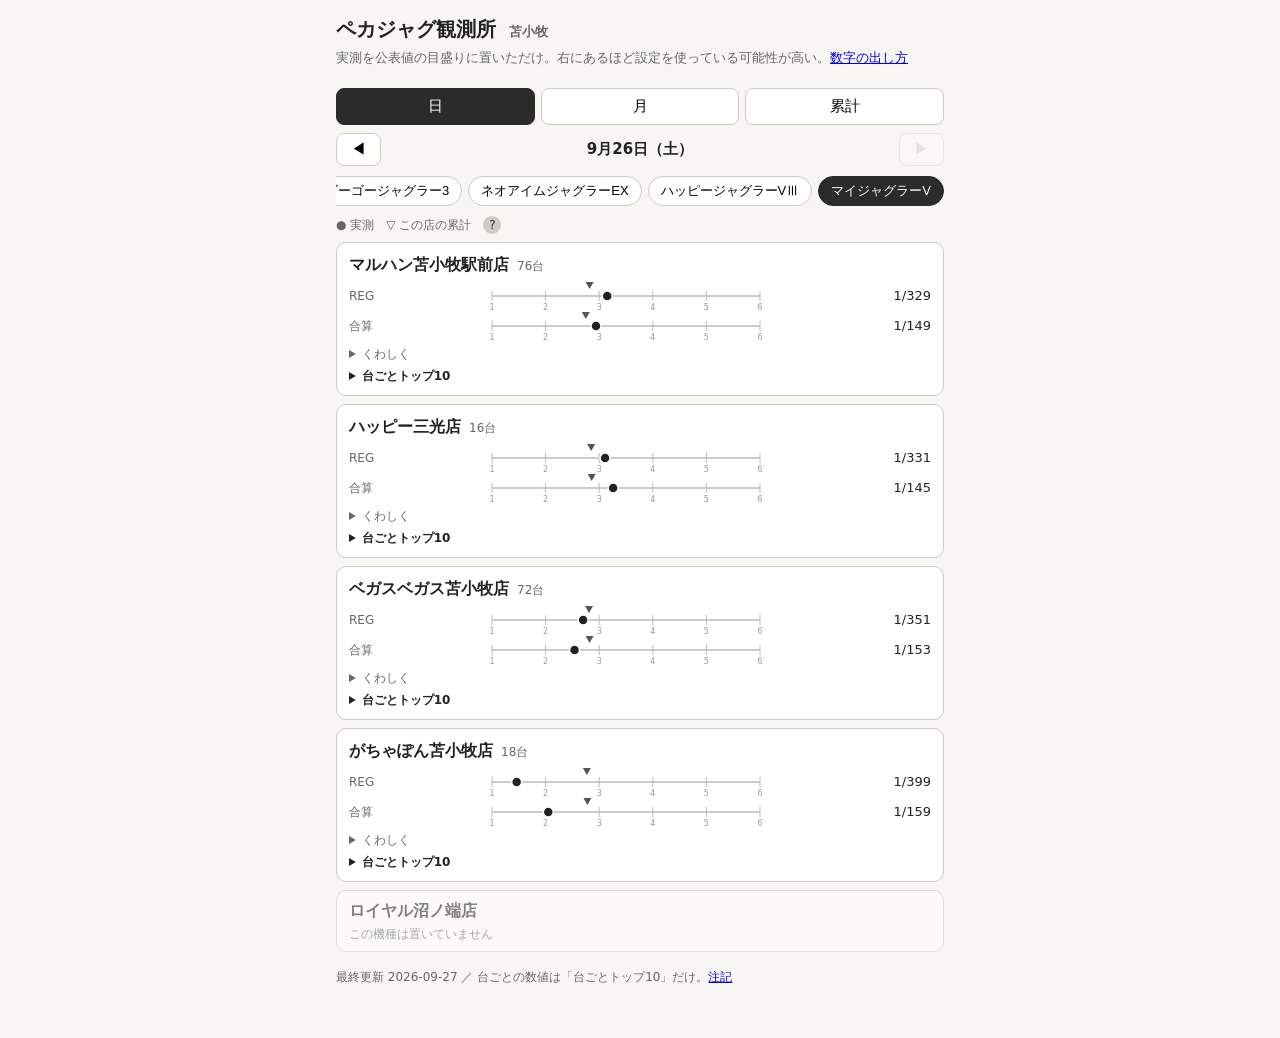
==== index.html @ 1a2cf913 "アイコンのURLに版の番号を付ける 同じURLのままだと iPhone が古い「店くらべ」の絵を使い続けたため（2026-09-27）。  Co-Authored-By: Claude Opus 5." ====
<!doctype html>
<html lang="ja">
<head>
<meta charset="utf-8">
<meta name="viewport" content="width=device-width, initial-scale=1">
<!-- ホーム画面・デスクトップに「アプリ」として置けるように（2026-09-27 アキラさんの要望）。
     アイコンを描き直したら ?v= も変える。同じURLだと iPhone が古い絵を使い続けた（2026-09-27） -->
<link rel="manifest" href="manifest.webmanifest?v=20260927peka">
<link rel="icon" href="icons/favicon.ico?v=20260927peka">
<link rel="apple-touch-icon" href="icons/apple-touch-icon.png?v=20260927peka">
<meta name="apple-mobile-web-app-capable" content="yes">
<meta name="apple-mobile-web-app-title" content="ペカジャグ">
<meta name="theme-color" content="#2b2b2b">
<title>ペカジャグ観測所</title>
<meta name="description" content="苫小牧のホールのジャグラーについて、REG・合算の実測がメーカー公表値の設定1〜6のどこに位置するかを店ごとに並べています。">
<!-- ?v= は画面のファイルを変えたら書き換える。スマホが古い app.js を使い続けないように（2026-09-25） -->
<link rel="stylesheet" href="style.css?v=20260927d">
</head>
<body>
<header class="top">
  <h1>ペカジャグ観測所 <small>苫小牧</small></h1>
  <p class="lead">実測を公表値の目盛りに置いただけ。右にあるほど設定を使っている可能性が高い。<a href="notes.html">数字の出し方</a></p>
</header>
<main id="app">
  <nav class="seg" id="period" aria-label="期間">
    <button data-v="day" class="on">日</button>
    <button data-v="month">月</button>
    <button data-v="total">累計</button>
  </nav>
  <div class="datenav">
    <button id="prev" aria-label="前へ">◀</button>
    <span id="range"></span>
    <button id="next" aria-label="次へ">▶</button>
  </div>
  <div id="split" hidden>
    <nav class="seg small" aria-label="日の種類">
      <button data-v="all" class="on">全日</button>
      <button data-v="special">特定日</button>
      <button data-v="normal">平常日</button>
    </nav>
    <nav class="seg small" aria-label="曜日">
      <button data-v="weekday">平日</button>
      <button data-v="sat">土曜</button>
      <button data-v="sun">日曜</button>
      <button data-v="holiday">祝日</button>
    </nav>
    <p class="hint">タップで表示／非表示。いくつでも色分けして重なります</p>
  </div>
  <nav class="tabs" id="machines" aria-label="機種"></nav>
  <p class="legend"><span id="dotLabel">● 実測</span>　<span id="cmpLegend">▽ <span id="cmpLabel">この店の累計</span>　</span><a href="notes.html#scale">?</a></p>
  <section id="rows"></section>
  <p class="foot">最終更新 <span id="updated"></span> ／ 台ごとの数値は「台ごとトップ10」だけ。<a href="notes.html">注記</a></p>
</main>
<script src="app.js?v=20260927d"></script>
</body>
</html>
---- style.css ----
:root{--bg:#f7f6f2;--fg:#222;--sub:#666;--line:#cfcac0;--card:#fff;--on:#2b2b2b;--dot:#d3452b;--cmp:#555;--out:#8a2be2}
*{box-sizing:border-box}
[hidden]{display:none !important}
body{margin:0;background:var(--bg);color:var(--fg);font:15px/1.5 system-ui,-apple-system,"Segoe UI","Hiragino Sans","Noto Sans JP",sans-serif}
.top{max-width:640px;margin:0 auto;padding:14px 16px 4px}
h1{margin:0;font-size:20px}h1 small{font-size:13px;color:var(--sub);margin-left:6px}
.lead{margin:4px 0 0;font-size:13px;color:var(--sub)}
main{max-width:640px;margin:0 auto;padding:8px 16px 40px}
.seg{display:flex;gap:6px;margin:8px 0}
.seg button{flex:1;padding:8px 0;border:1px solid var(--line);background:var(--card);border-radius:8px;font-size:15px}
.seg.small button{padding:5px 0;font-size:13px}
.seg button.on{background:var(--on);color:#fff;border-color:var(--on)}
.datenav{display:flex;align-items:center;justify-content:space-between;margin:6px 0}
.datenav button{border:1px solid var(--line);background:var(--card);border-radius:8px;padding:6px 14px;font-size:15px}
.datenav button:disabled{opacity:.3}
#range{font-weight:600}
.tabs{display:flex;gap:6px;overflow-x:auto;padding:4px 0;-webkit-overflow-scrolling:touch}
.tabs button{white-space:nowrap;border:1px solid var(--line);background:var(--card);border-radius:999px;padding:5px 12px;font-size:13px}
.tabs button.on{background:var(--on);color:#fff;border-color:var(--on)}
.legend{font-size:12px;color:var(--sub);margin:6px 0}
.legend a,.q{display:inline-block;width:18px;height:18px;line-height:18px;text-align:center;border-radius:50%;background:var(--line);color:#333;text-decoration:none;font-size:12px}
.shop{background:var(--card);border:1px solid var(--line);border-radius:10px;padding:10px 12px;margin:8px 0}
.shop header{display:flex;align-items:baseline;gap:8px;margin-bottom:4px}
.shop header b{font-size:16px}.shop header span{font-size:12px;color:var(--sub)}
.shop header em{font-style:normal;font-size:12px;color:#b8860b}
.line{display:grid;grid-template-columns:34px 1fr 62px;align-items:center;gap:6px}
.lbl{font-size:12px;color:var(--sub)}.val{font-size:13px;text-align:right;font-variant-numeric:tabular-nums}
.scale{width:100%;height:30px;display:block}
.axis{stroke:#999;stroke-width:1}.tick{stroke:#bbb;stroke-width:1}.tl{font-size:8px;fill:#999;text-anchor:middle}
.dot{fill:var(--c-all)}.dot.out{fill:var(--out)}
.cmp{fill:var(--cmp)}.none{font-size:9px;fill:#aaa;text-anchor:middle}
details{margin-top:4px;font-size:12px;color:var(--sub)}summary{cursor:pointer}
details table{border-collapse:collapse;margin-top:4px}details td{padding:1px 8px 1px 0}
.shop.absent{opacity:.55;padding:8px 12px}
.shop.absent header{margin:0}.shop.absent p{margin:2px 0 0;font-size:12px;color:var(--sub)}
.top10 summary{font-weight:600;color:var(--fg)}
.top10 .seg{margin:6px 0}
.pills{display:flex;flex-wrap:wrap;gap:6px;margin:6px 0}
.pills button{border:1px solid var(--line);background:var(--card);border-radius:999px;padding:4px 10px;font-size:12px;color:var(--fg)}
.pills button.on{background:var(--on);color:#fff;border-color:var(--on)}
.toptable{width:100%;border-collapse:collapse;font-size:13px;color:var(--fg);font-variant-numeric:tabular-nums}
.toptable tr{border-bottom:1px solid #eee}
.toptable td{padding:4px 4px 4px 0;white-space:nowrap}
.toptable .rk{color:var(--sub);width:34px}
.toptable .no{font-weight:600}.toptable .no small{display:block;font-weight:400;font-size:10px;color:var(--sub)}
.toptable .rt,.toptable .gm{text-align:right}
.toptable .rt small{display:block;font-size:10px;color:var(--dot)}
.toptable .br{text-align:right;font-size:11px;color:var(--sub)}
.cond{font-size:11px;color:var(--sub);margin:6px 0 0}
/* 区分の色。ボタンの文字・重ねる ● ・下の数字で同じ色を使う。紫は目盛りの外なので使わない */
:root{--c-all:#222;--c-special:#d3452b;--c-normal:#1f6fd6;--c-weekday:#8a6a2f;--c-sat:#0f9fb0;--c-sun:#e8890c;--c-holiday:#e0569b}
.c-all{--c:var(--c-all)}.c-special,#split [data-v=special]{--c:var(--c-special)}.c-normal,#split [data-v=normal]{--c:var(--c-normal)}
.c-weekday,#split [data-v=weekday]{--c:var(--c-weekday)}.c-sat,#split [data-v=sat]{--c:var(--c-sat)}
.c-sun,#split [data-v=sun]{--c:var(--c-sun)}.c-holiday,#split [data-v=holiday]{--c:var(--c-holiday)}
#split [data-v=all]{--c:var(--c-all)}
#split button{color:var(--c);font-weight:600}
#split button.on{background:var(--c);border-color:var(--c);color:#fff}
.legend .c-all{color:var(--c-all);font-weight:600}
.hint{font-size:11px;color:var(--sub);margin:0 0 4px}
.ov{fill:var(--c);stroke:#fff;stroke-width:1.5}.ov.out{fill:#fff;stroke:var(--c);stroke-width:2}
.dot{stroke:#fff;stroke-width:1.5}
.ovl{border-collapse:collapse;font-size:12px;margin:2px 0 0 40px;font-variant-numeric:tabular-nums;color:var(--fg)}
.ovl td{padding:0 10px 0 0;white-space:nowrap}.ovl .k{color:var(--c);font-weight:600}
.foot{font-size:12px;color:var(--sub);margin-top:16px}
.empty{color:var(--sub);text-align:center;padding:24px 0}
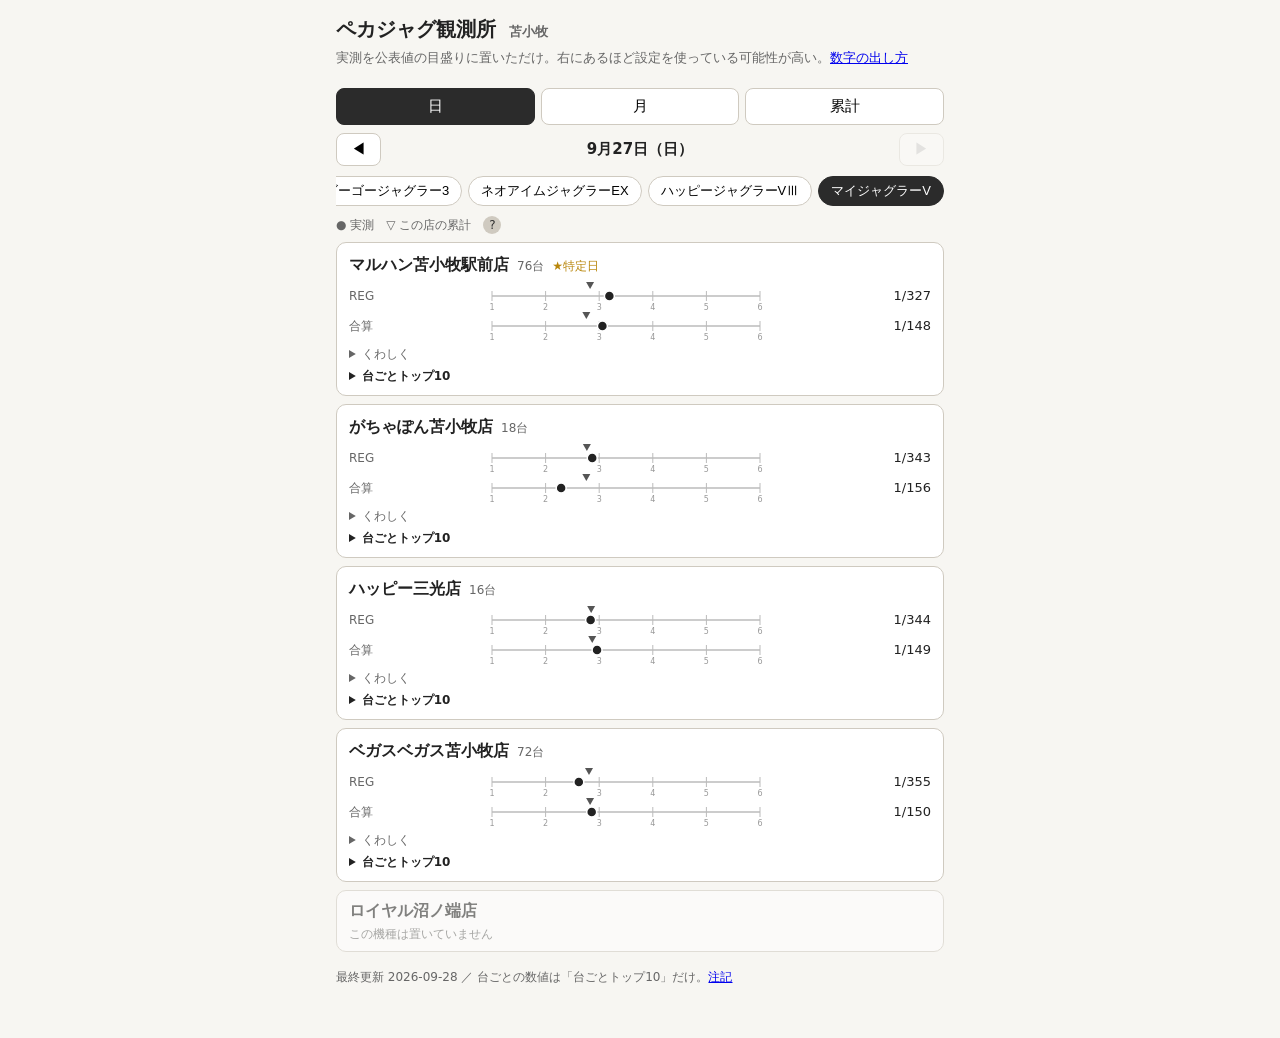
==== commit 98a704b1: "比較条件の固定バー・重なった点の段ずらし・「くわしく」の整理 - 操作部が画面外に出たら「9月｜機種｜区分」の要約を上に固定表示（タップで上へ） - 重なった ● は下の段へずらし、細い線で本来の位置" ====
--- a/index.html
+++ b/index.html
@@ -14,9 +14,10 @@
 <title>ペカジャグ観測所</title>
 <meta name="description" content="苫小牧のホールのジャグラーについて、REG・合算の実測がメーカー公表値の設定1〜6のどこに位置するかを店ごとに並べています。">
 <!-- ?v= は画面のファイルを変えたら書き換える。スマホが古い app.js を使い続けないように（2026-09-25） -->
-<link rel="stylesheet" href="style.css?v=20260927d">
+<link rel="stylesheet" href="style.css?v=20260928a">
 </head>
 <body>
+<button id="sticky" class="sticky" hidden aria-label="表示中の条件（タップで上へ）"><span id="stickyText"></span></button>
 <header class="top">
   <h1>ペカジャグ観測所 <small>苫小牧</small></h1>
   <p class="lead">実測を公表値の目盛りに置いただけ。右にあるほど設定を使っている可能性が高い。<a href="notes.html">数字の出し方</a></p>
@@ -51,6 +52,6 @@
   <section id="rows"></section>
   <p class="foot">最終更新 <span id="updated"></span> ／ 台ごとの数値は「台ごとトップ10」だけ。<a href="notes.html">注記</a></p>
 </main>
-<script src="app.js?v=20260927d"></script>
+<script src="app.js?v=20260928a"></script>
 </body>
 </html>
--- a/style.css
+++ b/style.css
@@ -25,12 +25,23 @@
 .shop header em{font-style:normal;font-size:12px;color:#b8860b}
 .line{display:grid;grid-template-columns:34px 1fr 62px;align-items:center;gap:6px}
 .lbl{font-size:12px;color:var(--sub)}.val{font-size:13px;text-align:right;font-variant-numeric:tabular-nums}
-.scale{width:100%;height:30px;display:block}
+.scale{width:100%;height:30px;display:block}.scale.tall{height:44px}
+.tether{stroke:var(--c);stroke-width:1.2}
 .axis{stroke:#999;stroke-width:1}.tick{stroke:#bbb;stroke-width:1}.tl{font-size:8px;fill:#999;text-anchor:middle}
 .dot{fill:var(--c-all)}.dot.out{fill:var(--out)}
 .cmp{fill:var(--cmp)}.none{font-size:9px;fill:#aaa;text-anchor:middle}
 details{margin-top:4px;font-size:12px;color:var(--sub)}summary{cursor:pointer}
 details table{border-collapse:collapse;margin-top:4px}details td{padding:1px 8px 1px 0}
+details .cnt{margin:2px 0 4px;font-variant-numeric:tabular-nums}
+details .cnt th{font-weight:400;font-size:11px;text-align:right;padding:0 0 0 18px}
+details .cnt td{text-align:right;padding:0 0 0 18px;color:var(--fg)}
+details .cnt th:first-child,details .cnt td:first-child{padding-left:0}
+.sticky{position:fixed;top:0;left:0;right:0;z-index:10;display:block;width:100%;margin:0;border:0;border-bottom:1px solid var(--line);
+  background:rgba(247,246,242,.93);-webkit-backdrop-filter:blur(6px);backdrop-filter:blur(6px);
+  padding:6px 16px;padding-top:calc(6px + env(safe-area-inset-top));font:inherit;font-size:12px;color:var(--fg);text-align:left;cursor:pointer}
+.sticky>span{display:block;max-width:608px;margin:0 auto;white-space:nowrap;overflow:hidden;text-overflow:ellipsis}
+.sticky i{font-style:normal;color:var(--line);margin:0 4px}
+.sticky [class^="c-"]{color:var(--c);font-weight:600}
 .shop.absent{opacity:.55;padding:8px 12px}
 .shop.absent header{margin:0}.shop.absent p{margin:2px 0 0;font-size:12px;color:var(--sub)}
 .top10 summary{font-weight:600;color:var(--fg)}
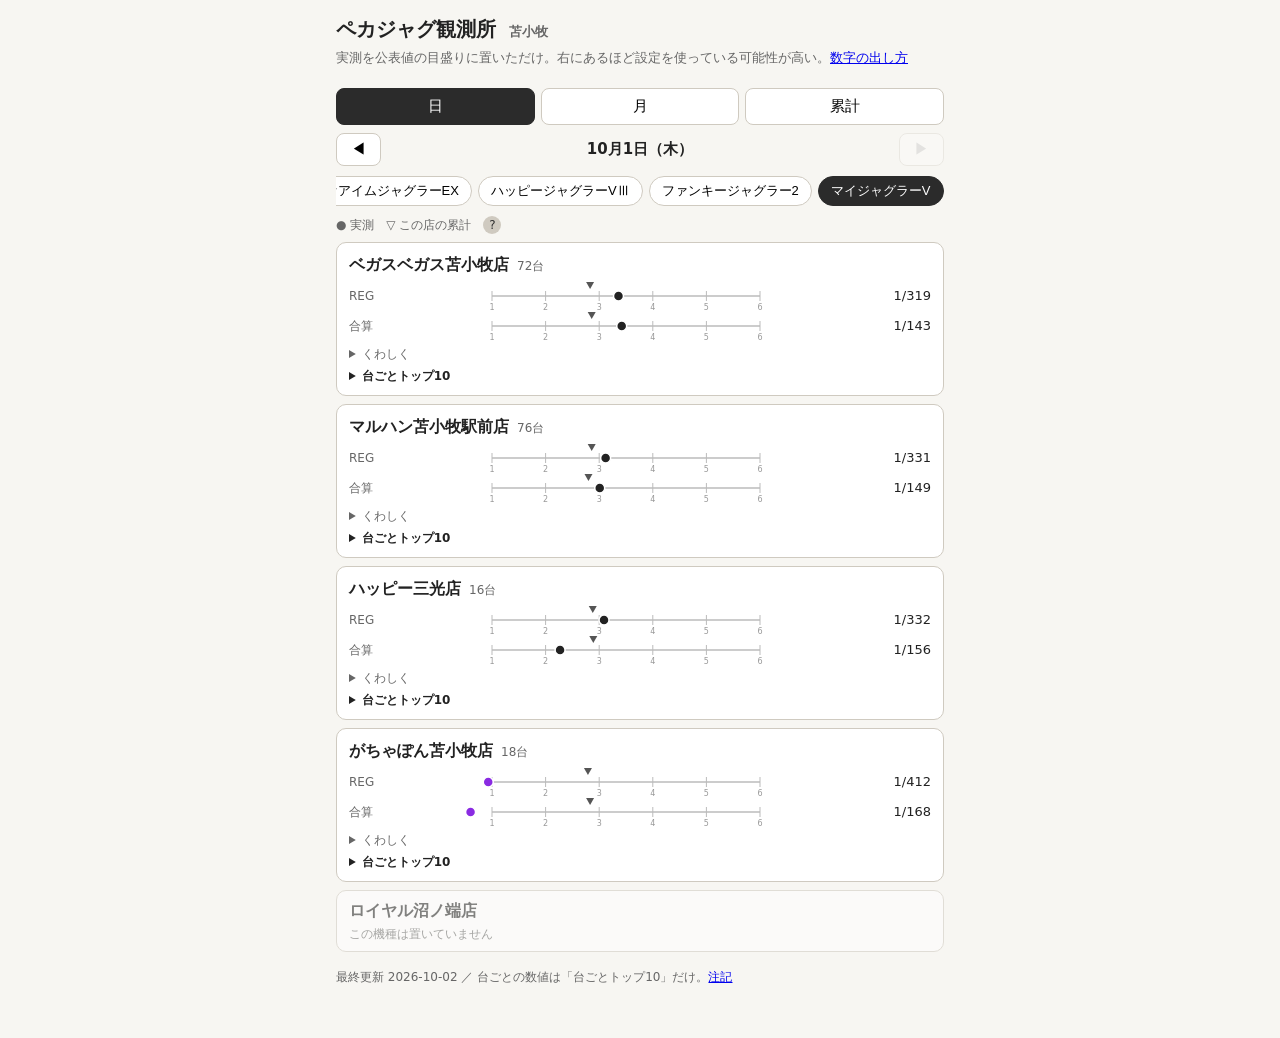
==== commit f9977263: "推定設定を全台合計の目盛りの位置に変更（店舗平均設定をやめた）・説明ページ更新 Co-Authored-By: Claude Opus 5.5 <noreply@anthropic.com>" ====
--- a/index.html
+++ b/index.html
@@ -52,6 +52,6 @@
   <section id="rows"></section>
   <p class="foot">最終更新 <span id="updated"></span> ／ 台ごとの数値は「台ごとトップ10」だけ。<a href="notes.html">注記</a></p>
 </main>
-<script src="app.js?v=20260928a"></script>
+<script src="app.js?v=20261002a"></script>
 </body>
 </html>
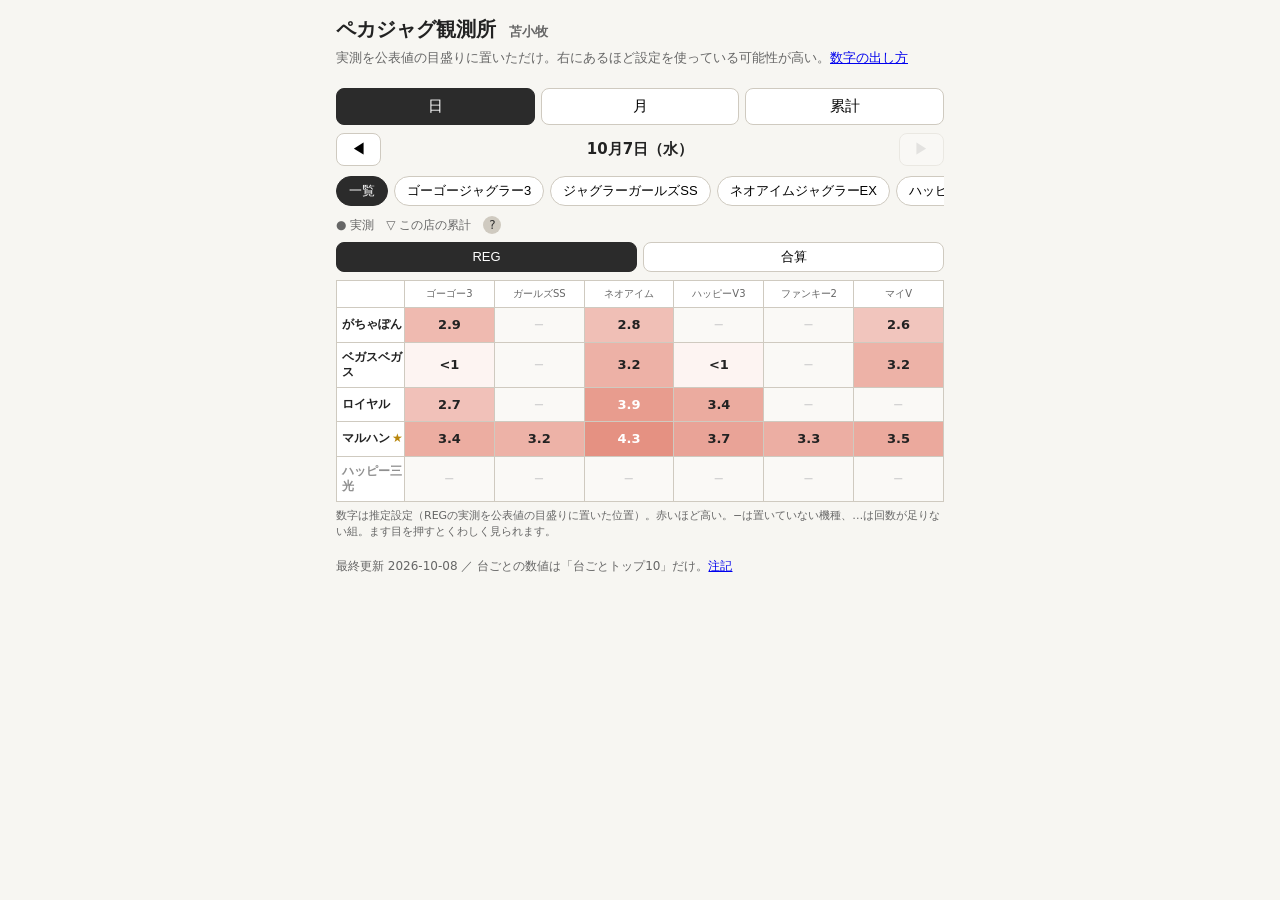
==== commit 44a51207: "店×機種の一覧を入口にし、ます目を押すとその組のカードを開く あわせて、6.4 を超える点が目盛りの枠からはみ出して見えなかったのを、端に寄せて描くよう直す。  Co-Authored-By: Cla" ====
--- a/index.html
+++ b/index.html
@@ -14,7 +14,7 @@
 <title>ペカジャグ観測所</title>
 <meta name="description" content="苫小牧のホールのジャグラーについて、REG・合算の実測がメーカー公表値の設定1〜6のどこに位置するかを店ごとに並べています。">
 <!-- ?v= は画面のファイルを変えたら書き換える。スマホが古い app.js を使い続けないように（2026-09-25） -->
-<link rel="stylesheet" href="style.css?v=20260928a">
+<link rel="stylesheet" href="style.css?v=20261008a">
 </head>
 <body>
 <button id="sticky" class="sticky" hidden aria-label="表示中の条件（タップで上へ）"><span id="stickyText"></span></button>
@@ -52,6 +52,6 @@
   <section id="rows"></section>
   <p class="foot">最終更新 <span id="updated"></span> ／ 台ごとの数値は「台ごとトップ10」だけ。<a href="notes.html">注記</a></p>
 </main>
-<script src="app.js?v=20261002a"></script>
+<script src="app.js?v=20261008a"></script>
 </body>
 </html>
--- a/style.css
+++ b/style.css
@@ -74,3 +74,17 @@
 .ovl td{padding:0 10px 0 0;white-space:nowrap}.ovl .k{color:var(--c);font-weight:600}
 .foot{font-size:12px;color:var(--sub);margin-top:16px}
 .empty{color:var(--sub);text-align:center;padding:24px 0}
+/* 店×機種の一覧（2026-10-08） */
+.grid{width:100%;border-collapse:collapse;table-layout:fixed;background:var(--card);font-variant-numeric:tabular-nums;margin-top:4px}
+.grid th,.grid td{border:1px solid var(--line);text-align:center;padding:7px 1px;font-size:13px}
+.grid th{font-weight:400;font-size:10px;line-height:1.25;color:var(--sub);word-break:break-all}
+.grid th.sh{width:68px;text-align:left;padding-left:5px;font-size:12px;color:var(--fg);font-weight:600}
+.grid th.sh em{font-style:normal;color:#b8860b;margin-left:2px}
+.grid td.cell{cursor:pointer;font-weight:600}
+.grid td.nodata{color:#aaa;font-weight:400}
+.grid td.na{color:#ccc;background:#faf9f6}
+.grid td.pick{outline:3px solid var(--on);outline-offset:-3px}
+.grid tr.absent th{opacity:.5}
+.gridnote{font-size:11px;color:var(--sub);margin:6px 0}
+.pickhead{margin:12px 0 -4px;font-size:13px;font-weight:600}
+.allshops{display:block;width:100%;margin:4px 0 8px;padding:8px;border:1px solid var(--line);background:var(--card);border-radius:8px;font-size:13px;color:var(--fg)}
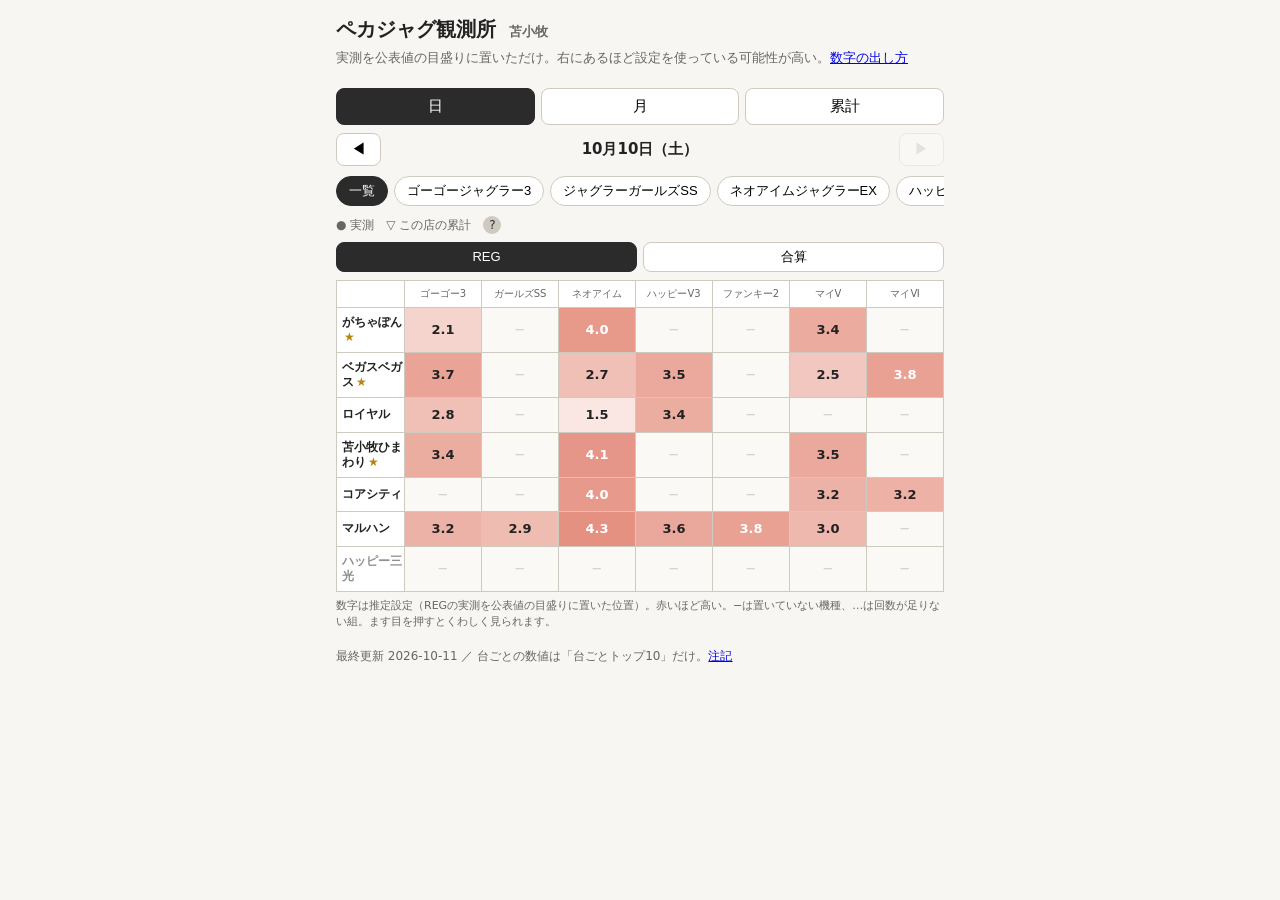
==== commit 902618ab: "知らない人に公開する前の守りを足す（文字の消毒と CSP） - app.js: JSON の文字を HTML に組み込む前に必ず esc() を通す（店名・機種名・台番号・台数など） - index." ====
--- a/index.html
+++ b/index.html
@@ -2,6 +2,11 @@
 <html lang="ja">
 <head>
 <meta charset="utf-8">
+<!-- CSP: このサイト自身のファイル以外は読み込ませず、ページに直接書いたスクリプト・見た目の指定も動かさない。
+     知らない人にも公開するので、万一どこかに穴があっても見る人の端末で外の命令が動かないように（2026-10-11 アキラさん）。
+     ほかの <meta>・<link> より前に置く（後ろに置くと、それより前に読んだものには効かない）。notes.html と同じ内容にそろえる。
+     style 属性も止まるので、app.js は色を HTML に書かず要素に直接付けている（paintCell） -->
+<meta http-equiv="Content-Security-Policy" content="default-src 'none'; script-src 'self'; style-src 'self'; img-src 'self'; connect-src 'self'; manifest-src 'self'; base-uri 'none'; form-action 'none'">
 <meta name="viewport" content="width=device-width, initial-scale=1">
 <!-- ホーム画面・デスクトップに「アプリ」として置けるように（2026-09-27 アキラさんの要望）。
      アイコンを描き直したら ?v= も変える。同じURLだと iPhone が古い絵を使い続けた（2026-09-27） -->
@@ -14,7 +19,7 @@
 <title>ペカジャグ観測所</title>
 <meta name="description" content="苫小牧のホールのジャグラーについて、REG・合算の実測がメーカー公表値の設定1〜6のどこに位置するかを店ごとに並べています。">
 <!-- ?v= は画面のファイルを変えたら書き換える。スマホが古い app.js を使い続けないように（2026-09-25） -->
-<link rel="stylesheet" href="style.css?v=20261008a">
+<link rel="stylesheet" href="style.css?v=20261011a">
 </head>
 <body>
 <button id="sticky" class="sticky" hidden aria-label="表示中の条件（タップで上へ）"><span id="stickyText"></span></button>
@@ -52,6 +57,6 @@
   <section id="rows"></section>
   <p class="foot">最終更新 <span id="updated"></span> ／ 台ごとの数値は「台ごとトップ10」だけ。<a href="notes.html">注記</a></p>
 </main>
-<script src="app.js?v=20261008a"></script>
+<script src="app.js?v=20261011a"></script>
 </body>
 </html>
--- a/style.css
+++ b/style.css
@@ -88,3 +88,9 @@
 .gridnote{font-size:11px;color:var(--sub);margin:6px 0}
 .pickhead{margin:12px 0 -4px;font-size:13px;font-weight:600}
 .allshops{display:block;width:100%;margin:4px 0 8px;padding:8px;border:1px solid var(--line);background:var(--card);border-radius:8px;font-size:13px;color:var(--fg)}
+/* 注記ページだけの見た目。ページの中の <style> は CSP で止めるのでここに置く（2026-10-11）。
+   :where で包むのは、元の「main h2」などと同じ強さのままにして、ほかの指定との勝ち負けを変えないため */
+main:where(.notes) h2{font-size:17px;margin:22px 0 6px;padding-top:8px;border-top:1px solid var(--line)}
+main:where(.notes) p,main:where(.notes) li{font-size:14px}
+main:where(.notes) table{border-collapse:collapse;font-size:13px}
+main:where(.notes) td,main:where(.notes) th{border:1px solid var(--line);padding:4px 8px;text-align:left}
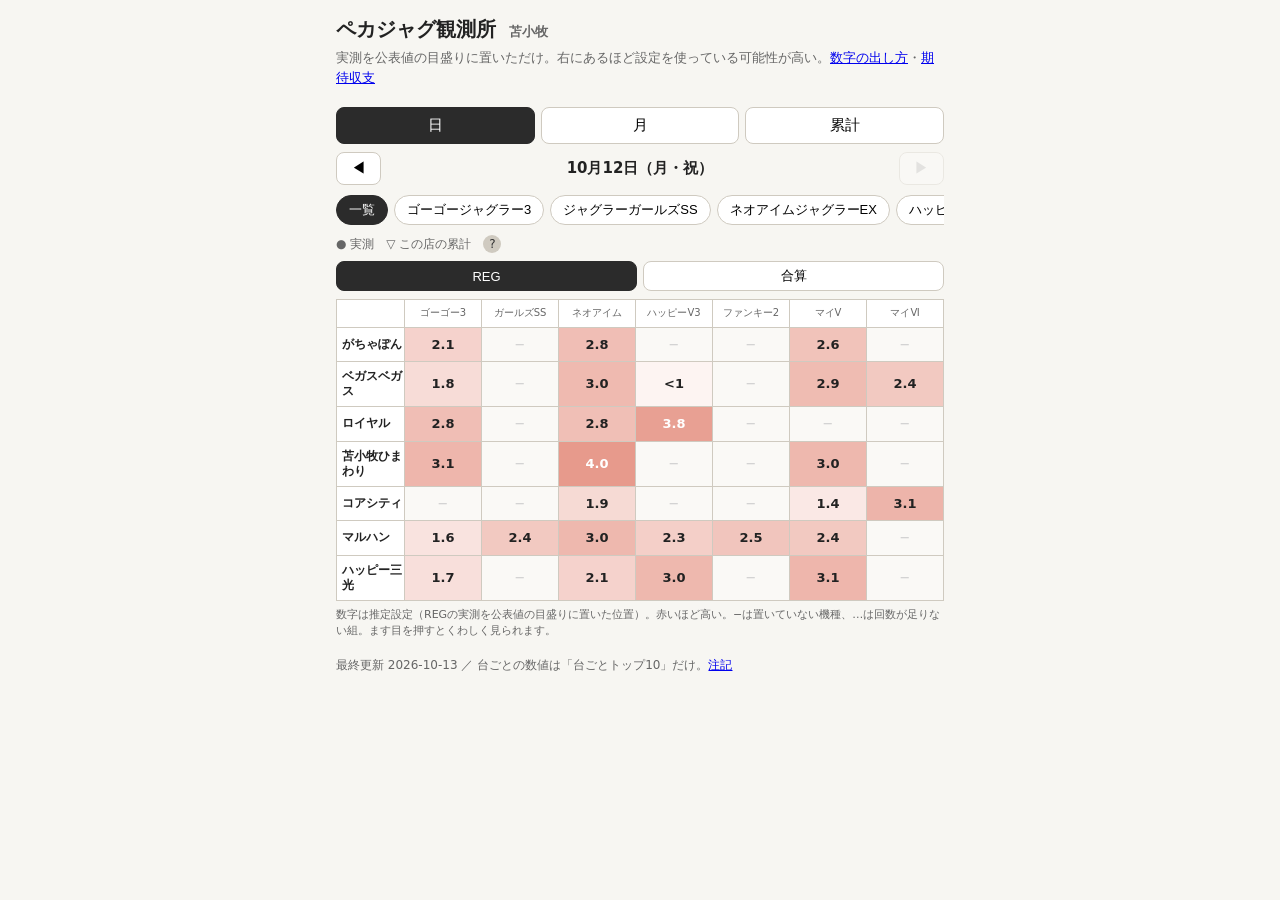
==== commit 3657dc97: "期待収支のページを足し、トップからリンクする Co-Authored-By: Claude Opus 5.5 <noreply@anthropic.com>" ====
--- a/index.html
+++ b/index.html
@@ -25,7 +25,7 @@
 <button id="sticky" class="sticky" hidden aria-label="表示中の条件（タップで上へ）"><span id="stickyText"></span></button>
 <header class="top">
   <h1>ペカジャグ観測所 <small>苫小牧</small></h1>
-  <p class="lead">実測を公表値の目盛りに置いただけ。右にあるほど設定を使っている可能性が高い。<a href="notes.html">数字の出し方</a></p>
+  <p class="lead">実測を公表値の目盛りに置いただけ。右にあるほど設定を使っている可能性が高い。<a href="notes.html">数字の出し方</a>・<a href="sim.html">期待収支</a></p>
 </header>
 <main id="app">
   <nav class="seg" id="period" aria-label="期間">
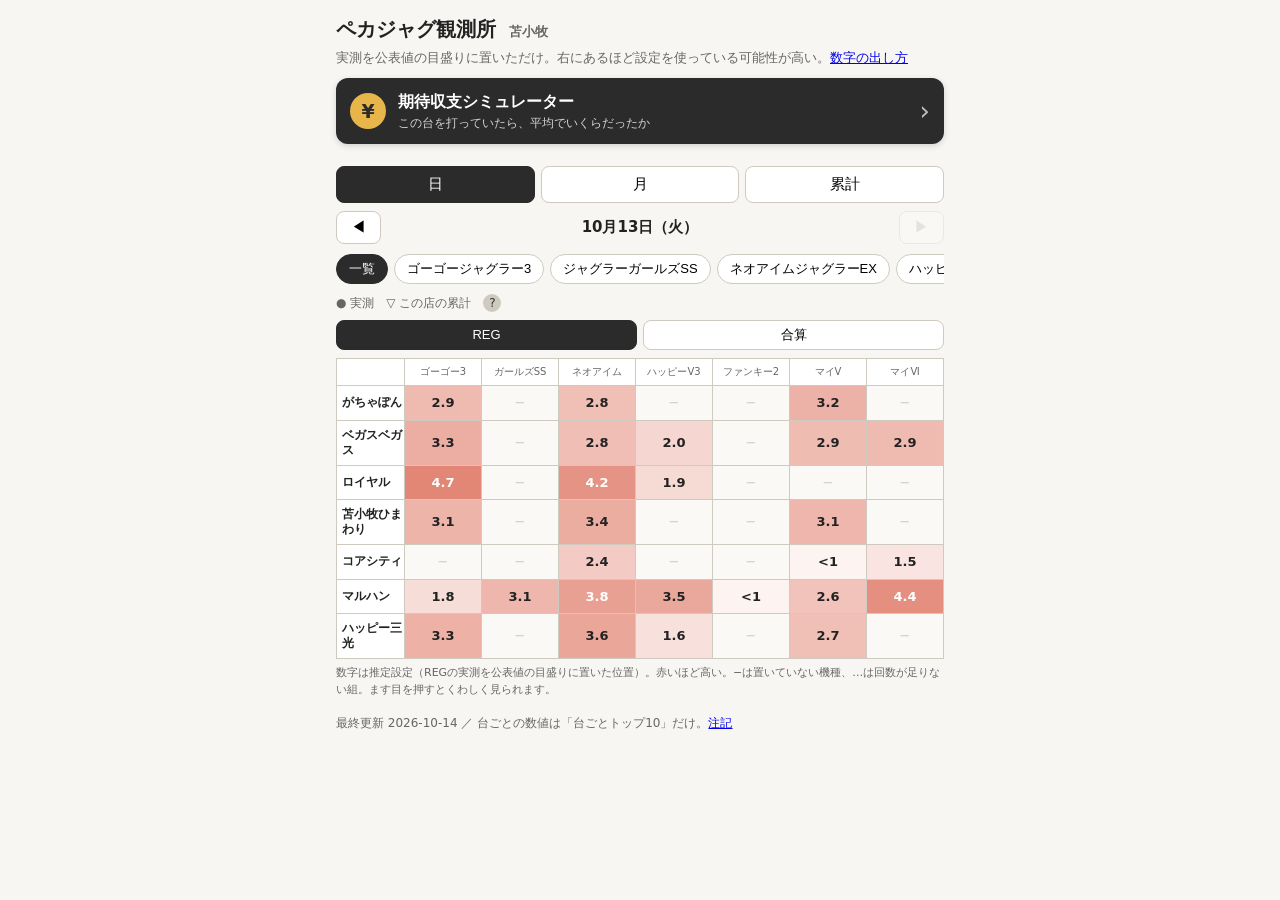
==== commit 6aacb212: "トップの期待収支の入口を、タイトル下の大きなカード型ボタンにする Co-Authored-By: Claude Opus 5.5 <noreply@anthropic.com>" ====
--- a/index.html
+++ b/index.html
@@ -19,13 +19,19 @@
 <title>ペカジャグ観測所</title>
 <meta name="description" content="苫小牧のホールのジャグラーについて、REG・合算の実測がメーカー公表値の設定1〜6のどこに位置するかを店ごとに並べています。">
 <!-- ?v= は画面のファイルを変えたら書き換える。スマホが古い app.js を使い続けないように（2026-09-25） -->
-<link rel="stylesheet" href="style.css?v=20261011a">
+<link rel="stylesheet" href="style.css?v=20261014a">
 </head>
 <body>
 <button id="sticky" class="sticky" hidden aria-label="表示中の条件（タップで上へ）"><span id="stickyText"></span></button>
 <header class="top">
   <h1>ペカジャグ観測所 <small>苫小牧</small></h1>
-  <p class="lead">実測を公表値の目盛りに置いただけ。右にあるほど設定を使っている可能性が高い。<a href="notes.html">数字の出し方</a>・<a href="sim.html">期待収支</a></p>
+  <p class="lead">実測を公表値の目盛りに置いただけ。右にあるほど設定を使っている可能性が高い。<a href="notes.html">数字の出し方</a></p>
+  <!-- 説明文の中の小さなリンクでは気づかれなかった（10/14 アキラさん「わかりづらい」）。タイトルのすぐ下に大きく置く -->
+  <a class="simlink" href="sim.html">
+    <span class="simlink-ic" aria-hidden="true">¥</span>
+    <span class="simlink-tx"><b>期待収支シミュレーター</b><small>この台を打っていたら、平均でいくらだったか</small></span>
+    <span class="simlink-go" aria-hidden="true">›</span>
+  </a>
 </header>
 <main id="app">
   <nav class="seg" id="period" aria-label="期間">
--- a/style.css
+++ b/style.css
@@ -94,3 +94,11 @@
 main:where(.notes) p,main:where(.notes) li{font-size:14px}
 main:where(.notes) table{border-collapse:collapse;font-size:13px}
 main:where(.notes) td,main:where(.notes) th{border:1px solid var(--line);padding:4px 8px;text-align:left}
+/* 期待収支への入口（2026-10-14 アキラさん「わかりづらい」）。押せる物だと一目で分かるよう、横いっぱいのカードにする */
+.simlink{display:flex;align-items:center;gap:12px;margin:10px 0 2px;padding:12px 14px;border-radius:12px;background:var(--on);color:#fff;text-decoration:none;box-shadow:0 2px 6px rgba(0,0,0,.15)}
+.simlink:active{transform:translateY(1px);box-shadow:0 1px 3px rgba(0,0,0,.15)}
+.simlink-ic{flex:none;width:36px;height:36px;border-radius:50%;background:#e8b54a;color:#2b2b2b;font-weight:700;font-size:19px;line-height:36px;text-align:center}
+.simlink-tx{flex:1;min-width:0;display:flex;flex-direction:column}
+.simlink-tx b{font-size:16px}
+.simlink-tx small{font-size:12px;opacity:.8}
+.simlink-go{flex:none;font-size:26px;line-height:1;opacity:.7}
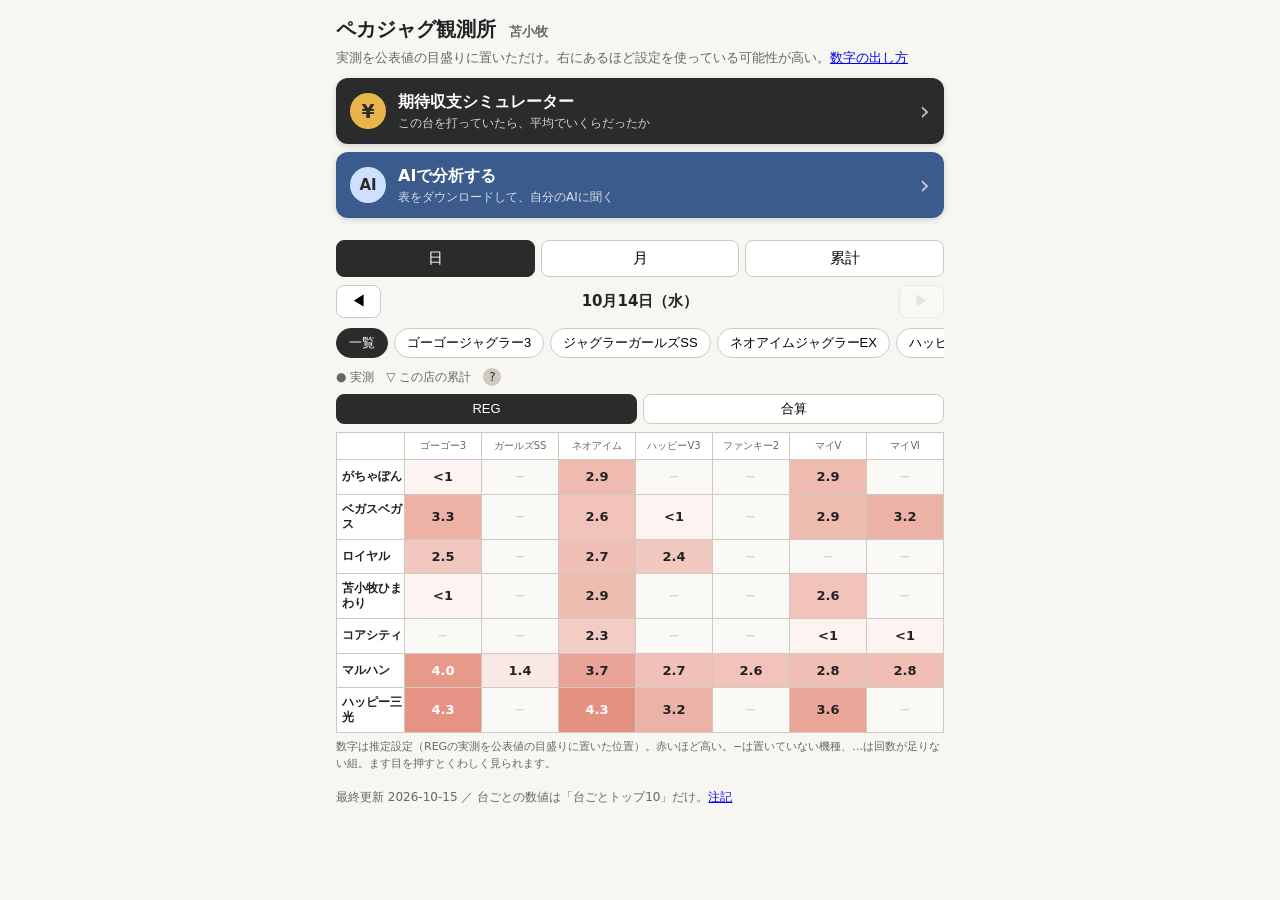
==== commit 8a43c89d: "「AIで分析する」ページを足し、トップに入口のボタンを置く 表（data/ai/juggler-daily.csv）は export-public が毎晩作る。説明書の公表値と特定日は index.j" ====
--- a/index.html
+++ b/index.html
@@ -19,7 +19,7 @@
 <title>ペカジャグ観測所</title>
 <meta name="description" content="苫小牧のホールのジャグラーについて、REG・合算の実測がメーカー公表値の設定1〜6のどこに位置するかを店ごとに並べています。">
 <!-- ?v= は画面のファイルを変えたら書き換える。スマホが古い app.js を使い続けないように（2026-09-25） -->
-<link rel="stylesheet" href="style.css?v=20261014a">
+<link rel="stylesheet" href="style.css?v=20261015a">
 </head>
 <body>
 <button id="sticky" class="sticky" hidden aria-label="表示中の条件（タップで上へ）"><span id="stickyText"></span></button>
@@ -30,6 +30,12 @@
   <a class="simlink" href="sim.html">
     <span class="simlink-ic" aria-hidden="true">¥</span>
     <span class="simlink-tx"><b>期待収支シミュレーター</b><small>この台を打っていたら、平均でいくらだったか</small></span>
+    <span class="simlink-go" aria-hidden="true">›</span>
+  </a>
+  <!-- 見る人が自分の AI で分析できるように、表と説明書を置いた（2026-10-15 アキラさん） -->
+  <a class="simlink ailink" href="ai.html">
+    <span class="simlink-ic" aria-hidden="true">AI</span>
+    <span class="simlink-tx"><b>AIで分析する</b><small>表をダウンロードして、自分のAIに聞く</small></span>
     <span class="simlink-go" aria-hidden="true">›</span>
   </a>
 </header>
--- a/style.css
+++ b/style.css
@@ -102,3 +102,13 @@
 .simlink-tx b{font-size:16px}
 .simlink-tx small{font-size:12px;opacity:.8}
 .simlink-go{flex:none;font-size:26px;line-height:1;opacity:.7}
+/* AIで分析する（ai.html）。説明書は長いので枠の中で折り返し、スマホでも横にはみ出さないように */
+.dl{display:inline-block;padding:10px 14px;border-radius:10px;background:var(--on);color:#fff;text-decoration:none;font-weight:700}
+.copy{padding:8px 12px;border-radius:8px;border:1px solid var(--on);background:var(--card);color:var(--fg);font-size:14px}
+.guide{white-space:pre-wrap;word-break:break-word;max-height:320px;overflow:auto;padding:10px;border:1px solid var(--line);border-radius:8px;background:var(--card);font-size:12px;line-height:1.5}
+.asks li{cursor:pointer;margin:6px 0;padding:8px 10px;border:1px solid var(--line);border-radius:8px;background:var(--card);list-style:none}
+.asks{padding-left:0}
+.asks li.copied{border-color:var(--on);background:#efe9d8}
+.sub{font-size:12px;color:var(--sub)}
+.simlink.ailink{margin-top:8px;background:#3b5b8c}
+.simlink.ailink .simlink-ic{background:#cfe0ff;font-size:15px}
